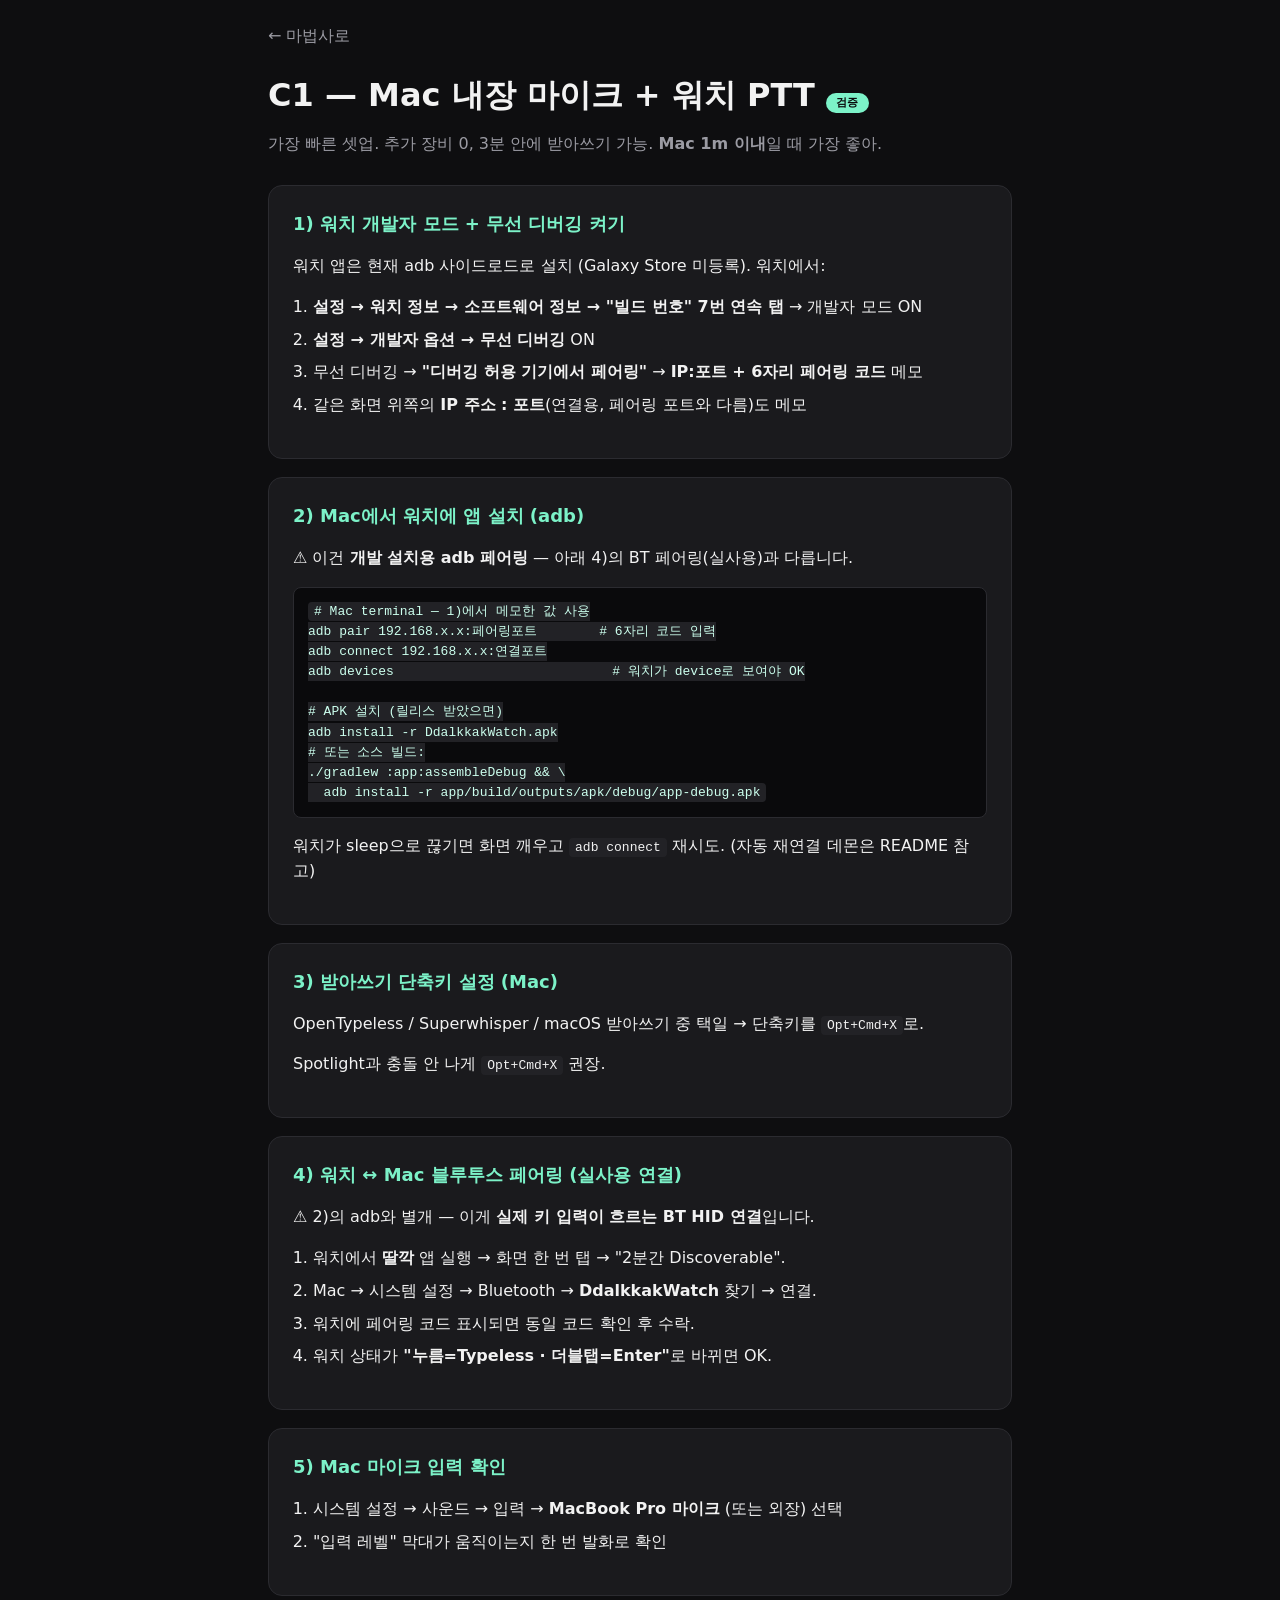
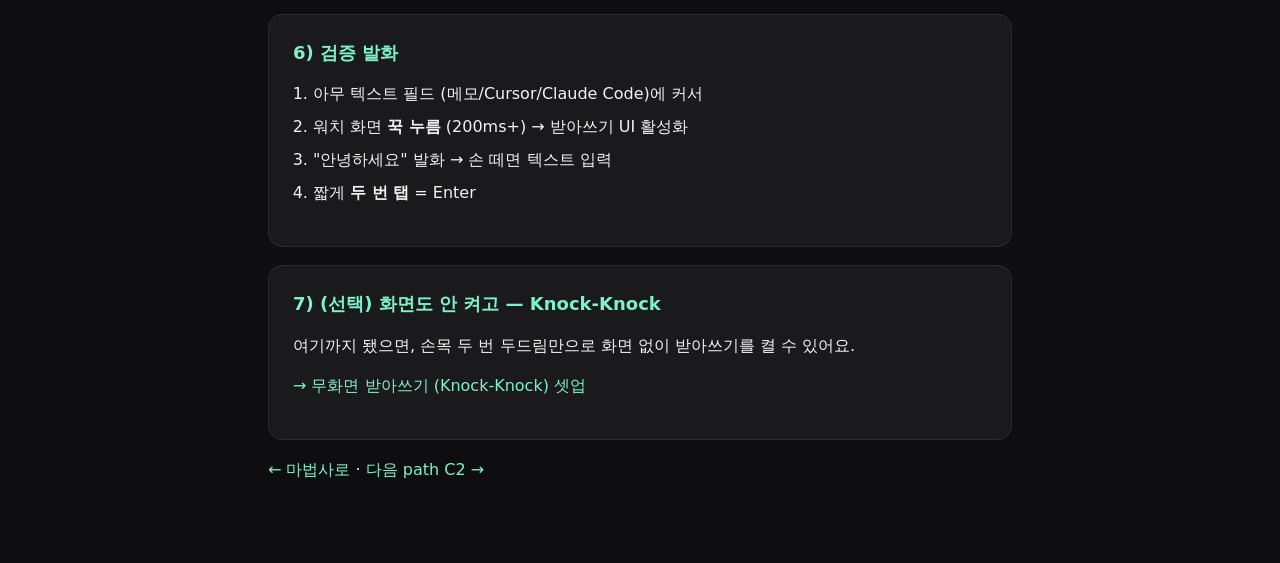
==== onboarding/paths/c1.html @ 981ce7b2 "feat: initial open-source release of DdalkkakWatch v0.1.0 Wear OS app that turns a Galaxy Watch into" ====
<!doctype html>
<html lang="ko"><head>
<meta charset="utf-8"/>
<meta name="viewport" content="width=device-width, initial-scale=1"/>
<title>C1 — Mac mic + 워치 PTT · 딸깍</title>
<link rel="stylesheet" href="../style.css"/>
</head><body class="guide">
<div class="wrap">
  <a href="../index.html" class="back">← 마법사로</a>
  <h1>C1 — Mac 내장 마이크 + 워치 PTT <span class="tag ok">검증</span></h1>
  <p class="lede">가장 빠른 셋업. 추가 장비 0, 3분 안에 받아쓰기 가능. <b>Mac 1m 이내</b>일 때 가장 좋아.</p>

  <article>
    <h3>1) 워치 개발자 모드 + 무선 디버깅 켜기</h3>
    <p>워치 앱은 현재 adb 사이드로드로 설치 (Galaxy Store 미등록). 워치에서:</p>
    <ol>
      <li><b>설정 → 워치 정보 → 소프트웨어 정보 → "빌드 번호" 7번 연속 탭</b> → 개발자 모드 ON</li>
      <li><b>설정 → 개발자 옵션 → 무선 디버깅</b> ON</li>
      <li>무선 디버깅 → <b>"디버깅 허용 기기에서 페어링"</b> → <b>IP:포트 + 6자리 페어링 코드</b> 메모</li>
      <li>같은 화면 위쪽의 <b>IP 주소 : 포트</b>(연결용, 페어링 포트와 다름)도 메모</li>
    </ol>
  </article>

  <article>
    <h3>2) Mac에서 워치에 앱 설치 (adb)</h3>
    <p>⚠️ 이건 <b>개발 설치용 adb 페어링</b> — 아래 4)의 BT 페어링(실사용)과 다릅니다.</p>
    <pre><code># Mac terminal — 1)에서 메모한 값 사용
adb pair 192.168.x.x:페어링포트        # 6자리 코드 입력
adb connect 192.168.x.x:연결포트
adb devices                            # 워치가 device로 보여야 OK

# APK 설치 (릴리스 받았으면)
adb install -r DdalkkakWatch.apk
# 또는 소스 빌드:
./gradlew :app:assembleDebug && \
  adb install -r app/build/outputs/apk/debug/app-debug.apk</code></pre>
    <p>워치가 sleep으로 끊기면 화면 깨우고 <code>adb connect</code> 재시도. (자동 재연결 데몬은 README 참고)</p>
  </article>

  <article>
    <h3>3) 받아쓰기 단축키 설정 (Mac)</h3>
    <p>OpenTypeless / Superwhisper / macOS 받아쓰기 중 택일 → 단축키를 <code>Opt+Cmd+X</code>로.</p>
    <p>Spotlight과 충돌 안 나게 <code>Opt+Cmd+X</code> 권장.</p>
  </article>

  <article>
    <h3>4) 워치 ↔ Mac 블루투스 페어링 (실사용 연결)</h3>
    <p>⚠️ 2)의 adb와 별개 — 이게 <b>실제 키 입력이 흐르는 BT HID 연결</b>입니다.</p>
    <ol>
      <li>워치에서 <b>딸깍</b> 앱 실행 → 화면 한 번 탭 → "2분간 Discoverable".</li>
      <li>Mac → 시스템 설정 → Bluetooth → <b>DdalkkakWatch</b> 찾기 → 연결.</li>
      <li>워치에 페어링 코드 표시되면 동일 코드 확인 후 수락.</li>
      <li>워치 상태가 <b>"누름=Typeless · 더블탭=Enter"</b>로 바뀌면 OK.</li>
    </ol>
  </article>

  <article>
    <h3>5) Mac 마이크 입력 확인</h3>
    <ol>
      <li>시스템 설정 → 사운드 → 입력 → <b>MacBook Pro 마이크</b> (또는 외장) 선택</li>
      <li>"입력 레벨" 막대가 움직이는지 한 번 발화로 확인</li>
    </ol>
  </article>

  <article>
    <h3>6) 검증 발화</h3>
    <ol>
      <li>아무 텍스트 필드 (메모/Cursor/Claude Code)에 커서</li>
      <li>워치 화면 <b>꾹 누름</b> (200ms+) → 받아쓰기 UI 활성화</li>
      <li>"안녕하세요" 발화 → 손 떼면 텍스트 입력</li>
      <li>짧게 <b>두 번 탭</b> = Enter</li>
    </ol>
  </article>

  <article>
    <h3>7) (선택) 화면도 안 켜고 — Knock-Knock</h3>
    <p>여기까지 됐으면, 손목 두 번 두드림만으로 화면 없이 받아쓰기를 켤 수 있어요.</p>
    <p><a href="knock-knock.html">→ 무화면 받아쓰기 (Knock-Knock) 셋업</a></p>
  </article>

  <p><a href="../index.html">← 마법사로</a> · <a href="c2.html">다음 path C2 →</a></p>
</div>
</body></html>
---- onboarding/style.css ----
:root{
  --bg:#0e0e10;
  --panel:#1a1a1d;
  --panel-2:#222226;
  --line:#2b2b30;
  --text:#f2f2f2;
  --muted:#9b9ba3;
  --accent:#7cf2c8;
  --accent-2:#56d9ad;
  --warn:#f6c177;
  --success:#7cf2c8;
  --danger:#f37272;
  --radius:14px;
  --shadow:0 8px 30px rgba(0,0,0,.35);
  --mono:ui-monospace, "SF Mono", Menlo, Consolas, monospace;
}
*{box-sizing:border-box}
html,body{margin:0;padding:0;background:var(--bg);color:var(--text);
  font-family:-apple-system, "SF Pro", "Pretendard", "Apple SD Gothic Neo", system-ui, sans-serif;
  -webkit-font-smoothing:antialiased; line-height:1.55;
}
a{color:var(--accent); text-decoration:none}
a:hover{text-decoration:underline}

.wrap{max-width:780px; margin:0 auto; padding:24px 18px 64px}

/* ── 헤더 ───────────────── */
.topbar{display:flex; align-items:center; gap:14px; padding-bottom:18px; border-bottom:1px solid var(--line); margin-bottom:28px}
.brand{font-size:18px; letter-spacing:.5px}
.steps{display:flex; gap:6px; flex-wrap:wrap; margin-left:auto}
.dot{font-size:12px; padding:4px 10px; border-radius:999px; background:var(--panel); color:var(--muted)}
.dot.on{background:var(--accent); color:#0a0a0c; font-weight:600}
.dot.done{background:var(--panel-2); color:var(--text)}
.ghost{background:transparent; color:var(--muted); border:1px solid var(--line); padding:8px 14px; border-radius:8px; cursor:pointer}
.ghost:hover{color:var(--text); border-color:var(--muted)}

/* ── 본문 ───────────────── */
h1{font-size:32px; line-height:1.3; margin:8px 0 16px}
h2{font-size:24px; margin:0 0 12px}
h3{font-size:18px; margin:0 0 8px}
.lede{color:var(--muted); font-size:16px; margin-bottom:28px}

/* ── 카드 ───────────────── */
.cards{display:grid; gap:14px; margin-bottom:24px}
.cards.two{grid-template-columns:1fr 1fr}
@media (max-width:560px){ .cards.two{grid-template-columns:1fr} h1{font-size:26px} }
.card{
  display:block; text-align:left;
  background:var(--panel); border:1px solid var(--line); border-radius:var(--radius);
  padding:20px; cursor:pointer; color:var(--text);
  transition:transform .08s ease, border-color .15s ease, background .15s ease;
}
.card:hover{transform:translateY(-1px); border-color:var(--accent); background:var(--panel-2)}
.card.primary{border-color:var(--accent); box-shadow:var(--shadow)}
.card.success{border-color:var(--success)}
.card.warn{border-color:var(--warn)}
.card p{color:var(--muted); margin:6px 0 8px}
.card small{color:var(--muted)}
.card-tag{font-size:11px; color:var(--accent); margin-bottom:8px; letter-spacing:1px}

/* ── 질문 ───────────────── */
.q{background:var(--panel); border:1px solid var(--line); border-radius:var(--radius); padding:18px; margin-bottom:16px}
.q-h{font-weight:600; margin-bottom:12px}
.q-opts{display:flex; flex-wrap:wrap; gap:8px}
.q-opts button{
  background:var(--panel-2); color:var(--text); border:1px solid var(--line);
  padding:10px 14px; border-radius:10px; cursor:pointer; font-size:14px;
}
.q-opts button:hover{border-color:var(--muted)}
.q-opts button.on{background:var(--accent); color:#0a0a0c; border-color:var(--accent); font-weight:600}
.hint{display:block; color:var(--muted); margin-top:8px; font-size:12px}

/* ── 행 ───────────────── */
.row{display:flex; justify-content:space-between; gap:10px; margin-top:24px}
.primary{
  background:var(--accent); color:#0a0a0c; border:0; padding:12px 22px; border-radius:10px;
  cursor:pointer; font-weight:600;
}
.primary:disabled{background:var(--panel-2); color:var(--muted); cursor:not-allowed}
.primary:not(:disabled):hover{background:var(--accent-2)}

/* ── 추천 결과 ────────────── */
.rec{background:var(--panel); border:1px solid var(--accent); border-radius:var(--radius); padding:24px; margin-bottom:18px}
.rec h2{margin-top:0}
.rec .rec-id{font-family:var(--mono); color:var(--accent); font-size:13px; letter-spacing:1px}
.rec ol{padding-left:20px; margin:14px 0}
.rec ol li{margin-bottom:10px}
.rec code{background:var(--panel-2); padding:2px 6px; border-radius:4px; font-family:var(--mono); font-size:13px}
.rec pre{background:var(--panel-2); padding:12px; border-radius:8px; overflow-x:auto; font-family:var(--mono); font-size:13px; border:1px solid var(--line)}
.rec .why{color:var(--muted); font-size:14px; margin-top:12px; padding-top:12px; border-top:1px solid var(--line)}

/* ── 비교 표 ────────────── */
.alt{margin:20px 0; background:var(--panel); border:1px solid var(--line); border-radius:var(--radius); padding:14px 18px}
.alt summary{cursor:pointer; color:var(--muted); user-select:none}
.alt summary:hover{color:var(--text)}
.cmp{width:100%; border-collapse:collapse; margin-top:14px; font-size:13px}
.cmp th,.cmp td{padding:8px 10px; border-bottom:1px solid var(--line); text-align:left}
.cmp th{color:var(--muted); font-weight:500}

/* ── 검증 / 트러블 ───────── */
.check{padding-left:22px}
.check li{margin-bottom:8px}
.trouble{background:var(--panel); border:1px solid var(--warn); border-radius:var(--radius); padding:18px; margin-top:20px}
.trouble ul{padding-left:18px}
.trouble li{margin-bottom:10px; color:var(--muted)}
.trouble code{background:var(--panel-2); padding:2px 6px; border-radius:4px; font-family:var(--mono); font-size:12px; color:var(--text)}

/* ── 기타 ───────────────── */
.skip{margin-top:18px; color:var(--muted); font-size:14px}
.skip a{margin-right:14px}
.foot{margin-top:48px; text-align:center; color:var(--muted)}

/* path 가이드 페이지용 공통 */
.guide article{background:var(--panel); border:1px solid var(--line); border-radius:var(--radius); padding:24px; margin-bottom:18px}
.guide article h3{color:var(--accent); margin-bottom:12px}
.guide article ol, .guide article ul{padding-left:20px}
.guide article li{margin-bottom:8px; color:var(--text)}
.guide article code{background:var(--panel-2); padding:2px 6px; border-radius:4px; font-family:var(--mono); font-size:13px}
.guide article pre{background:#0a0a0c; padding:14px; border-radius:8px; overflow-x:auto; font-family:var(--mono); font-size:13px; border:1px solid var(--line); color:#cfe}
.back{display:inline-block; margin-bottom:18px; color:var(--muted)}
.back:hover{color:var(--text)}
.tag{display:inline-block; padding:3px 10px; border-radius:999px; font-size:11px; letter-spacing:.5px; margin-right:6px}
.tag.ok{background:var(--accent); color:#0a0a0c}
.tag.soon{background:var(--warn); color:#0a0a0c}
.tag.warn{background:var(--danger); color:#fff}
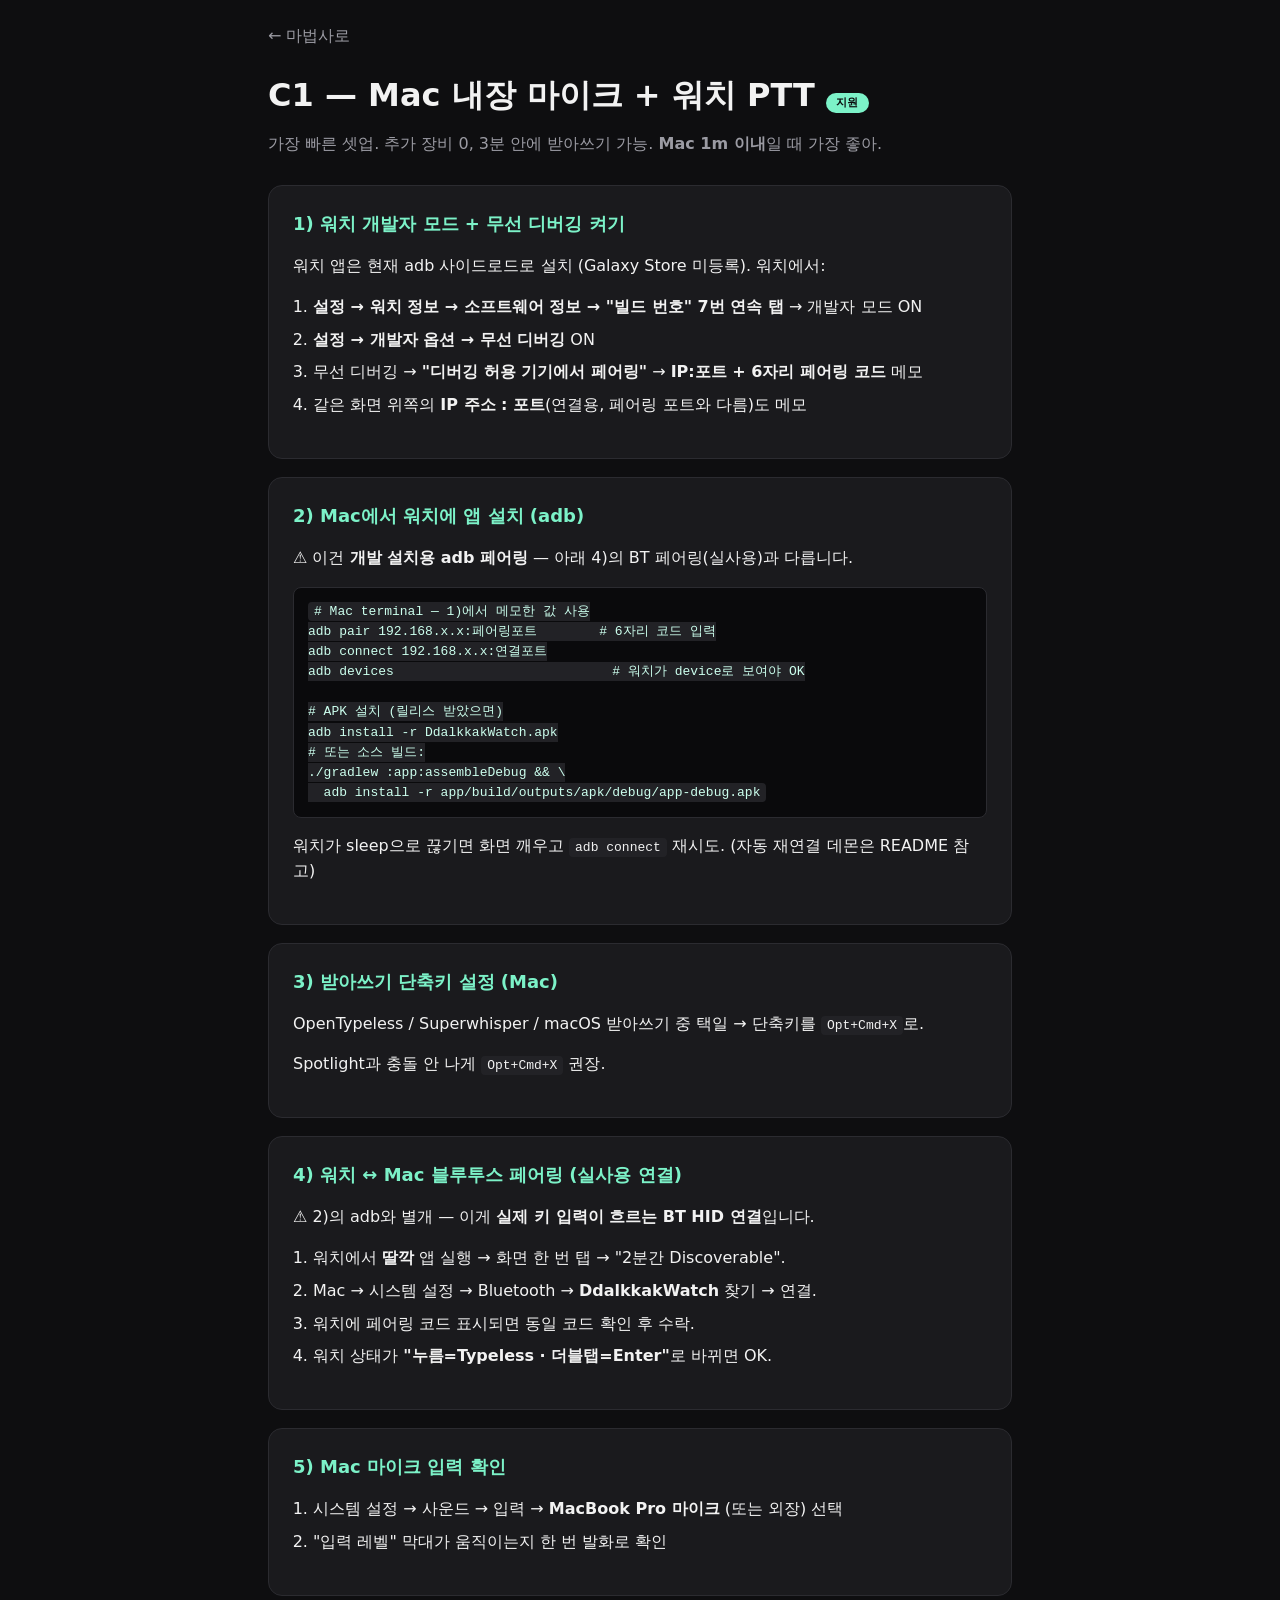
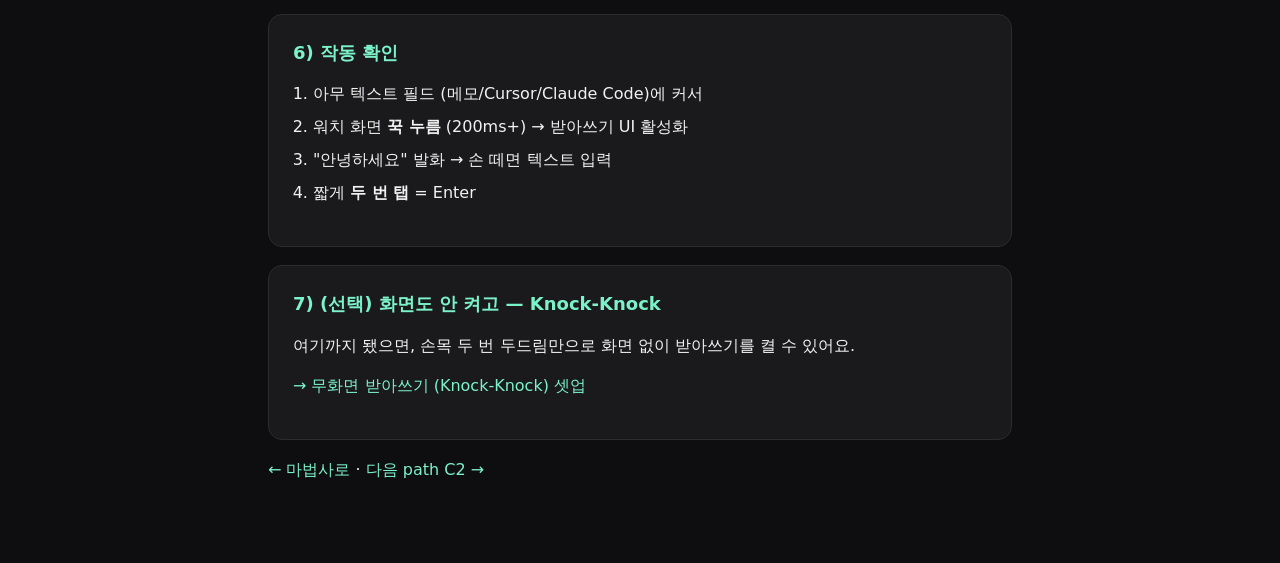
==== commit 107fd0e6: "chore: prepare public beta release" ====
--- a/onboarding/paths/c1.html
+++ b/onboarding/paths/c1.html
@@ -7,7 +7,7 @@
 </head><body class="guide">
 <div class="wrap">
   <a href="../index.html" class="back">← 마법사로</a>
-  <h1>C1 — Mac 내장 마이크 + 워치 PTT <span class="tag ok">검증</span></h1>
+  <h1>C1 — Mac 내장 마이크 + 워치 PTT <span class="tag ok">지원</span></h1>
   <p class="lede">가장 빠른 셋업. 추가 장비 0, 3분 안에 받아쓰기 가능. <b>Mac 1m 이내</b>일 때 가장 좋아.</p>
 
   <article>
@@ -63,7 +63,7 @@
   </article>
 
   <article>
-    <h3>6) 검증 발화</h3>
+    <h3>6) 작동 확인</h3>
     <ol>
       <li>아무 텍스트 필드 (메모/Cursor/Claude Code)에 커서</li>
       <li>워치 화면 <b>꾹 누름</b> (200ms+) → 받아쓰기 UI 활성화</li>
--- a/onboarding/style.css
+++ b/onboarding/style.css
@@ -97,7 +97,7 @@
 .cmp th,.cmp td{padding:8px 10px; border-bottom:1px solid var(--line); text-align:left}
 .cmp th{color:var(--muted); font-weight:500}
 
-/* ── 검증 / 트러블 ───────── */
+/* ── 확인 / 트러블 ───────── */
 .check{padding-left:22px}
 .check li{margin-bottom:8px}
 .trouble{background:var(--panel); border:1px solid var(--warn); border-radius:var(--radius); padding:18px; margin-top:20px}
